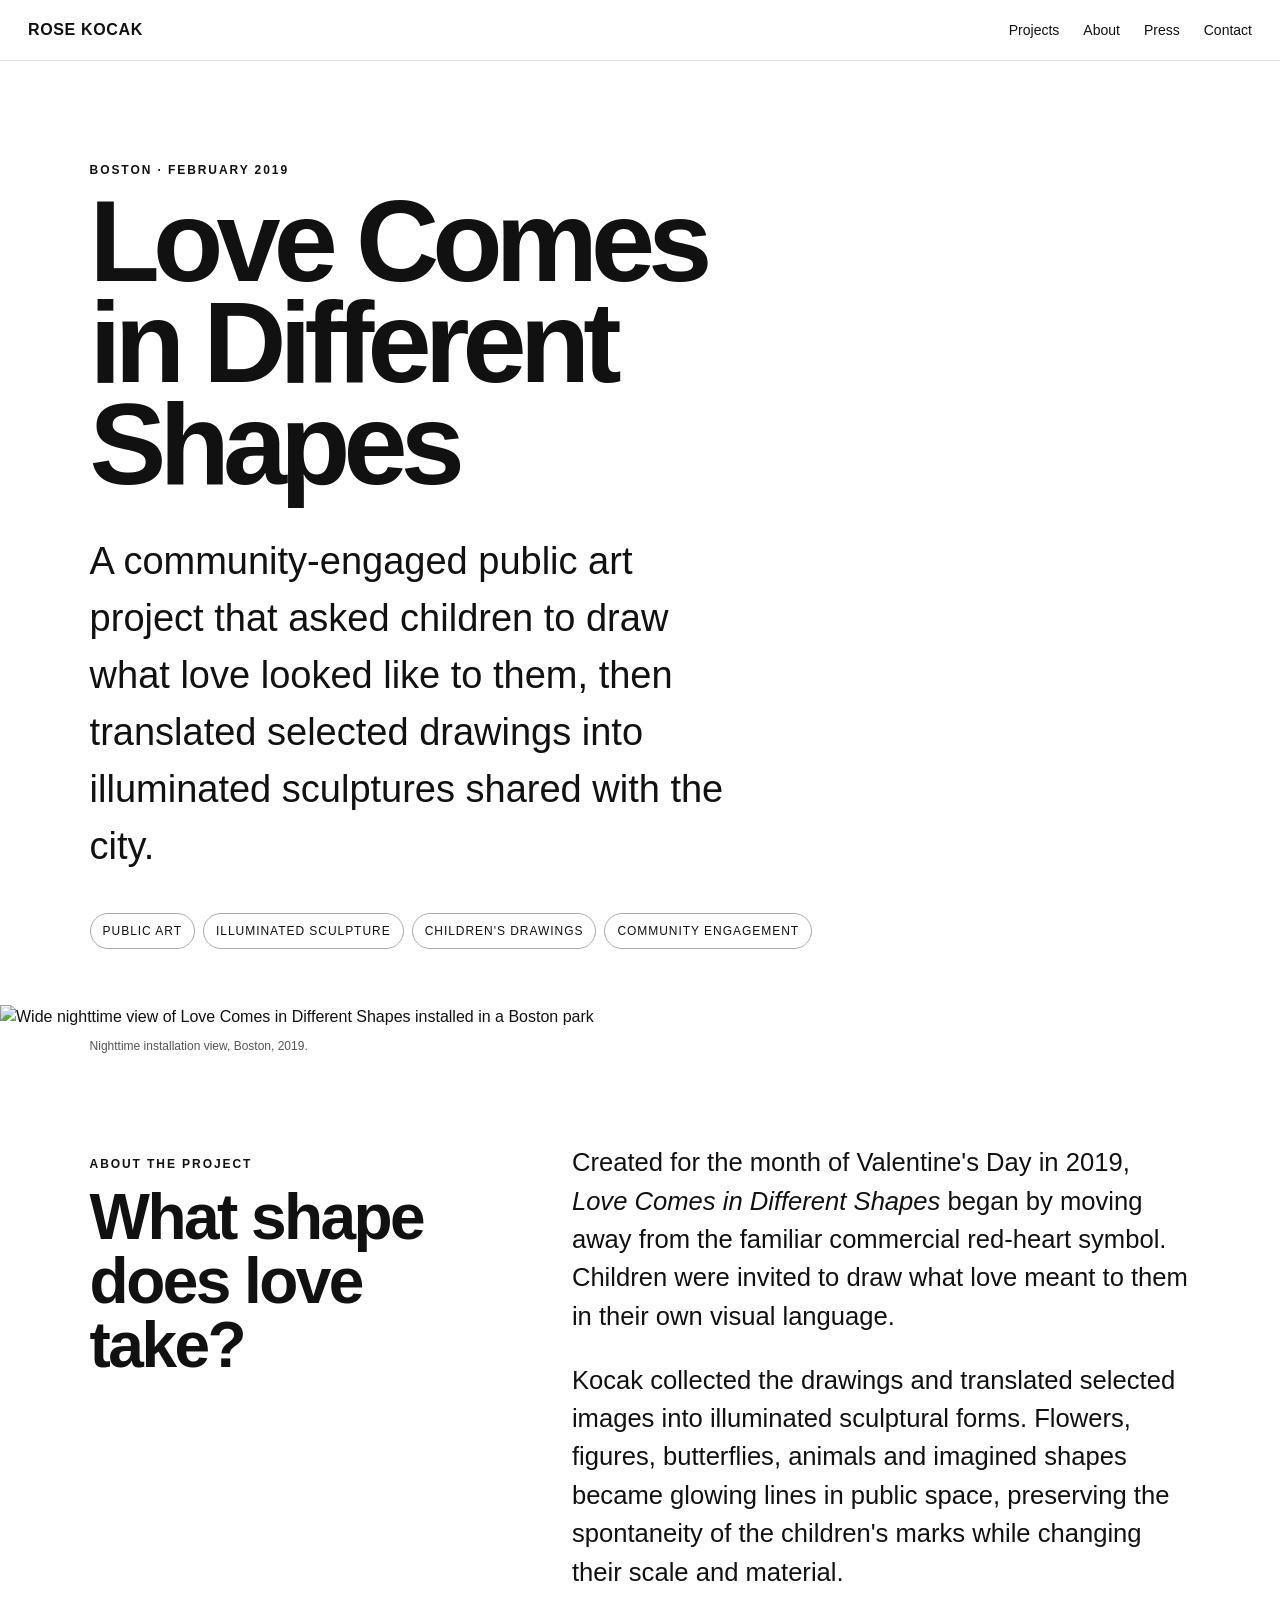
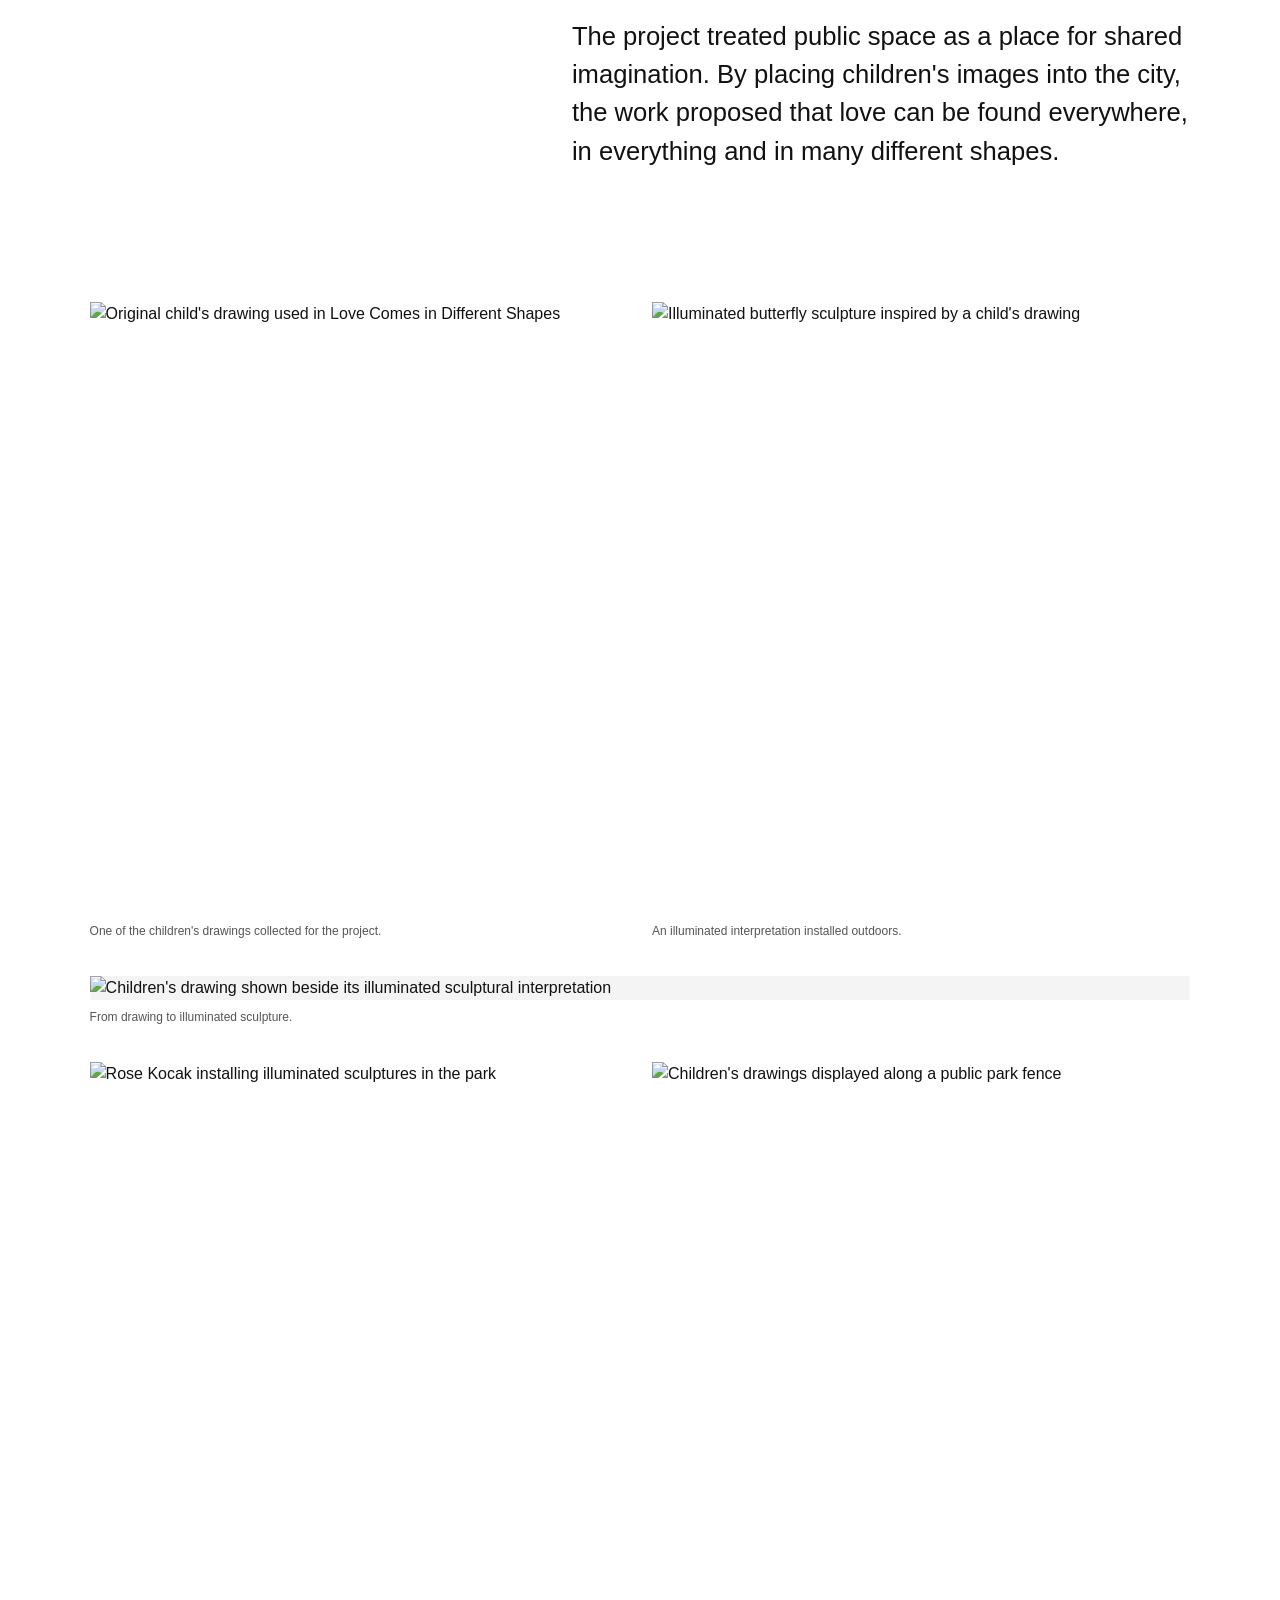
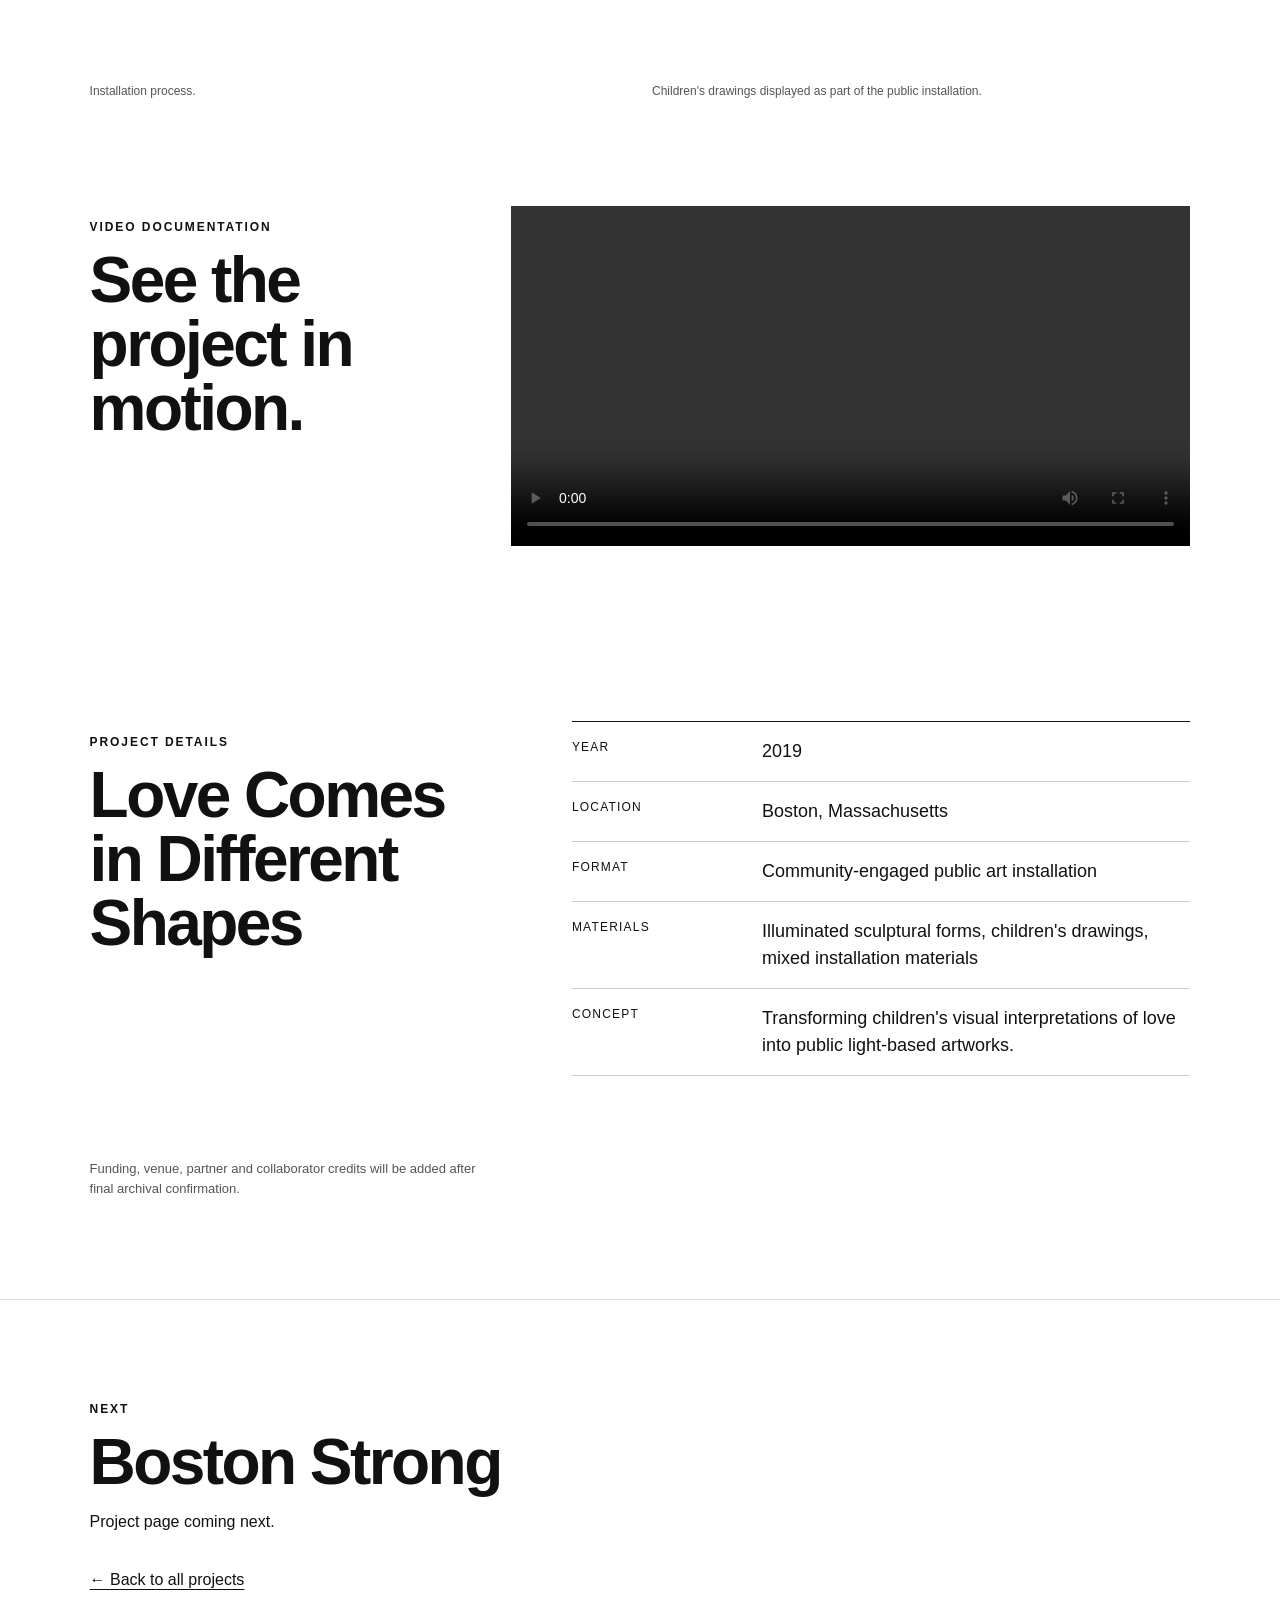
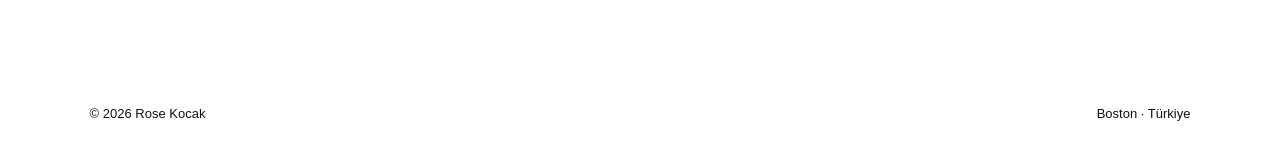
==== love-comes-in-different-shapes.html @ a32c69c3 "Add files via upload" ====
<!doctype html>
<html lang="en">
<head>
  <meta charset="utf-8">
  <meta name="viewport" content="width=device-width, initial-scale=1">
  <meta name="description" content="Love Comes in Different Shapes — a 2019 community-engaged public art project by Rose Kocak in Boston.">
  <title>Love Comes in Different Shapes — Rose Kocak</title>
  <link rel="stylesheet" href="styles.css">
</head>
<body>
<header class="site-header">
  <a class="brand" href="index.html">ROSE KOCAK</a>
  <nav><a href="index.html#projects">Projects</a><a href="index.html#about">About</a><a href="index.html#press">Press</a><a href="index.html#contact">Contact</a></nav>
</header>
<main class="project-page">
  <section class="project-title">
    <p class="eyebrow">Boston · February 2019</p>
    <h1>Love Comes in Different Shapes</h1>
    <p class="project-intro">A community-engaged public art project that asked children to draw what love looked like to them, then translated selected drawings into illuminated sculptures shared with the city.</p>
    <div class="project-facts"><span>Public art</span><span>Illuminated sculpture</span><span>Children's drawings</span><span>Community engagement</span></div>
  </section>

  <figure class="full-bleed"><img src="assets/love-wide-night.jpeg" alt="Wide nighttime view of Love Comes in Different Shapes installed in a Boston park"><figcaption>Nighttime installation view, Boston, 2019.</figcaption></figure>

  <section class="project-story section-narrow">
    <div><p class="eyebrow">About the Project</p><h2>What shape does love take?</h2></div>
    <div class="story-copy">
      <p>Created for the month of Valentine's Day in 2019, <em>Love Comes in Different Shapes</em> began by moving away from the familiar commercial red-heart symbol. Children were invited to draw what love meant to them in their own visual language.</p>
      <p>Kocak collected the drawings and translated selected images into illuminated sculptural forms. Flowers, figures, butterflies, animals and imagined shapes became glowing lines in public space, preserving the spontaneity of the children's marks while changing their scale and material.</p>
      <p>The project treated public space as a place for shared imagination. By placing children's images into the city, the work proposed that love can be found everywhere, in everything and in many different shapes.</p>
    </div>
  </section>

  <section class="image-pair section-narrow">
    <figure><img src="assets/love-child-drawing.jpg" alt="Original child's drawing used in Love Comes in Different Shapes"><figcaption>One of the children's drawings collected for the project.</figcaption></figure>
    <figure><img src="assets/love-butterfly-night.jpg" alt="Illuminated butterfly sculpture inspired by a child's drawing"><figcaption>An illuminated interpretation installed outdoors.</figcaption></figure>
  </section>

  <section class="transformation section-narrow">
    <figure><img src="assets/love-drawing-to-light.jpg" alt="Children's drawing shown beside its illuminated sculptural interpretation"><figcaption>From drawing to illuminated sculpture.</figcaption></figure>
  </section>

  <section class="image-pair section-narrow">
    <figure><img src="assets/love-install-process.jpeg" alt="Rose Kocak installing illuminated sculptures in the park"><figcaption>Installation process.</figcaption></figure>
    <figure><img src="assets/love-drawings-fence.jpeg" alt="Children's drawings displayed along a public park fence"><figcaption>Children's drawings displayed as part of the public installation.</figcaption></figure>
  </section>

  <section class="video-section section-narrow">
    <div><p class="eyebrow">Video Documentation</p><h2>See the project in motion.</h2></div>
    <video controls preload="metadata" playsinline><source src="assets/love-video.mp4" type="video/mp4">Your browser does not support embedded video.</video>
  </section>

  <section class="details section-narrow">
    <div><p class="eyebrow">Project Details</p><h2>Love Comes in Different Shapes</h2></div>
    <dl>
      <div><dt>Year</dt><dd>2019</dd></div>
      <div><dt>Location</dt><dd>Boston, Massachusetts</dd></div>
      <div><dt>Format</dt><dd>Community-engaged public art installation</dd></div>
      <div><dt>Materials</dt><dd>Illuminated sculptural forms, children's drawings, mixed installation materials</dd></div>
      <div><dt>Concept</dt><dd>Transforming children's visual interpretations of love into public light-based artworks.</dd></div>
    </dl>
    <p class="note">Funding, venue, partner and collaborator credits will be added after final archival confirmation.</p>
  </section>

  <section class="next-project section-narrow"><p class="eyebrow">Next</p><h2>Boston Strong</h2><p>Project page coming next.</p><a class="text-link" href="index.html#projects">← Back to all projects</a></section>
</main>
<footer><span>© <span id="year"></span> Rose Kocak</span><span>Boston · Türkiye</span></footer>
<script src="script.js"></script>
</body>
</html>
---- styles.css ----
*{box-sizing:border-box}html{scroll-behavior:smooth}body{margin:0;font-family:Arial,Helvetica,sans-serif;color:#111;background:#fff;line-height:1.5}img,video{display:block;width:100%;height:auto}a{color:inherit;text-decoration:none}.site-header{position:sticky;top:0;z-index:20;display:flex;justify-content:space-between;align-items:center;padding:18px 28px;border-bottom:1px solid #ddd;background:rgba(255,255,255,.96);backdrop-filter:blur(10px)}.brand{font-weight:800;letter-spacing:.04em}.site-header nav{display:flex;gap:24px;font-size:14px}.hero{display:grid;grid-template-columns:1fr 1.25fr;min-height:78vh;border-bottom:1px solid #ddd}.hero-copy{padding:72px 7vw;display:flex;flex-direction:column;justify-content:center}.hero h1{font-size:clamp(48px,7vw,104px);line-height:.94;letter-spacing:-.055em;margin:12px 0 24px;max-width:10ch}.lede{font-size:clamp(18px,2vw,28px);max-width:26ch}.hero-image img{height:100%;object-fit:cover}.eyebrow{text-transform:uppercase;letter-spacing:.16em;font-size:12px;font-weight:700}.section{padding:96px 7vw;border-bottom:1px solid #ddd}.section-heading{max-width:900px;margin-bottom:56px}.section h2,.section-narrow h2{font-size:clamp(36px,5vw,74px);line-height:1;letter-spacing:-.04em;margin:8px 0}.project-featured{display:grid;grid-template-columns:1.35fr .8fr;gap:48px;align-items:center;margin-bottom:88px}.project-copy h3,.project-card h3{font-size:clamp(28px,3vw,48px);line-height:1;margin:8px 0 16px}.project-copy p,.project-card p{font-size:18px}.meta{font-size:12px!important;text-transform:uppercase;letter-spacing:.12em}.tags,.status{font-size:13px!important;text-transform:uppercase;letter-spacing:.08em;margin-top:24px;color:#555}.text-link{display:inline-block;margin-top:18px;text-decoration:underline;text-underline-offset:4px}.project-grid{display:grid;grid-template-columns:repeat(2,1fr);gap:42px}.project-card{display:grid;gap:18px}.project-card>img{aspect-ratio:4/3;object-fit:cover}.triptych{display:grid;grid-template-columns:repeat(3,1fr);gap:8px}.triptych img{aspect-ratio:3/4;object-fit:cover}.about{display:grid;grid-template-columns:.7fr 1.3fr;gap:64px}.about-copy{font-size:clamp(20px,2vw,30px);max-width:42ch}.press-list{border-top:1px solid #111}.press-item{display:grid;grid-template-columns:90px 220px 1fr;gap:20px;padding:22px 0;border-bottom:1px solid #bbb}.press-item p{margin:0}.note,.small{font-size:13px;color:#555}.contact h2{max-width:14ch}.contact a{font-size:clamp(28px,4vw,56px);text-decoration:underline;text-underline-offset:6px}footer{display:flex;justify-content:space-between;padding:24px 7vw;font-size:13px}
.project-title{padding:88px 7vw 56px}.project-title h1{font-size:clamp(58px,9vw,150px);line-height:.88;letter-spacing:-.06em;max-width:11ch;margin:12px 0 32px}.project-intro{font-size:clamp(22px,3vw,38px);max-width:31ch}.project-facts{display:flex;flex-wrap:wrap;gap:8px;margin-top:30px}.project-facts span{border:1px solid #aaa;border-radius:999px;padding:8px 12px;font-size:12px;text-transform:uppercase;letter-spacing:.08em}.full-bleed{margin:0}.full-bleed img{max-height:82vh;object-fit:cover}.full-bleed figcaption,.section-narrow figcaption{padding-top:8px;font-size:12px;color:#555}.full-bleed figcaption{padding-left:7vw}.section-narrow{max-width:1380px;margin:0 auto;padding:88px 7vw}.project-story{display:grid;grid-template-columns:.8fr 1.2fr;gap:70px}.story-copy{font-size:clamp(20px,2vw,30px)}.story-copy p:first-child{margin-top:0}.image-pair{display:grid;grid-template-columns:1fr 1fr;gap:24px;padding-top:18px;padding-bottom:18px}.image-pair figure,.transformation figure{margin:0}.image-pair img{height:68vh;object-fit:cover}.transformation{padding-top:18px;padding-bottom:18px}.transformation img{max-height:82vh;object-fit:contain;background:#f4f4f4}.video-section{display:grid;grid-template-columns:.7fr 1.3fr;gap:56px;align-items:start}.video-section video{background:#000;max-height:78vh}.details{display:grid;grid-template-columns:.8fr 1.2fr;gap:70px}.details dl{margin:0;border-top:1px solid #111}.details dl div{display:grid;grid-template-columns:170px 1fr;gap:20px;padding:16px 0;border-bottom:1px solid #ccc}.details dt{font-size:12px;text-transform:uppercase;letter-spacing:.1em}.details dd{margin:0;font-size:18px}.next-project{border-top:1px solid #ddd}.next-project h2{margin-bottom:10px}
@media(max-width:800px){.site-header{padding:14px 18px}.site-header nav{gap:12px;font-size:12px}.hero{grid-template-columns:1fr}.hero-copy{padding:64px 7vw}.hero-image img{height:54vh}.section{padding:72px 7vw}.project-featured,.about,.project-story,.video-section,.details{grid-template-columns:1fr;gap:28px}.project-grid{grid-template-columns:1fr}.triptych{grid-template-columns:repeat(3,1fr)}.press-item{grid-template-columns:1fr;gap:4px}.project-title{padding-top:64px}.image-pair{grid-template-columns:1fr}.image-pair img{height:auto}.details dl div{grid-template-columns:1fr;gap:4px}footer{flex-direction:column;gap:8px}}
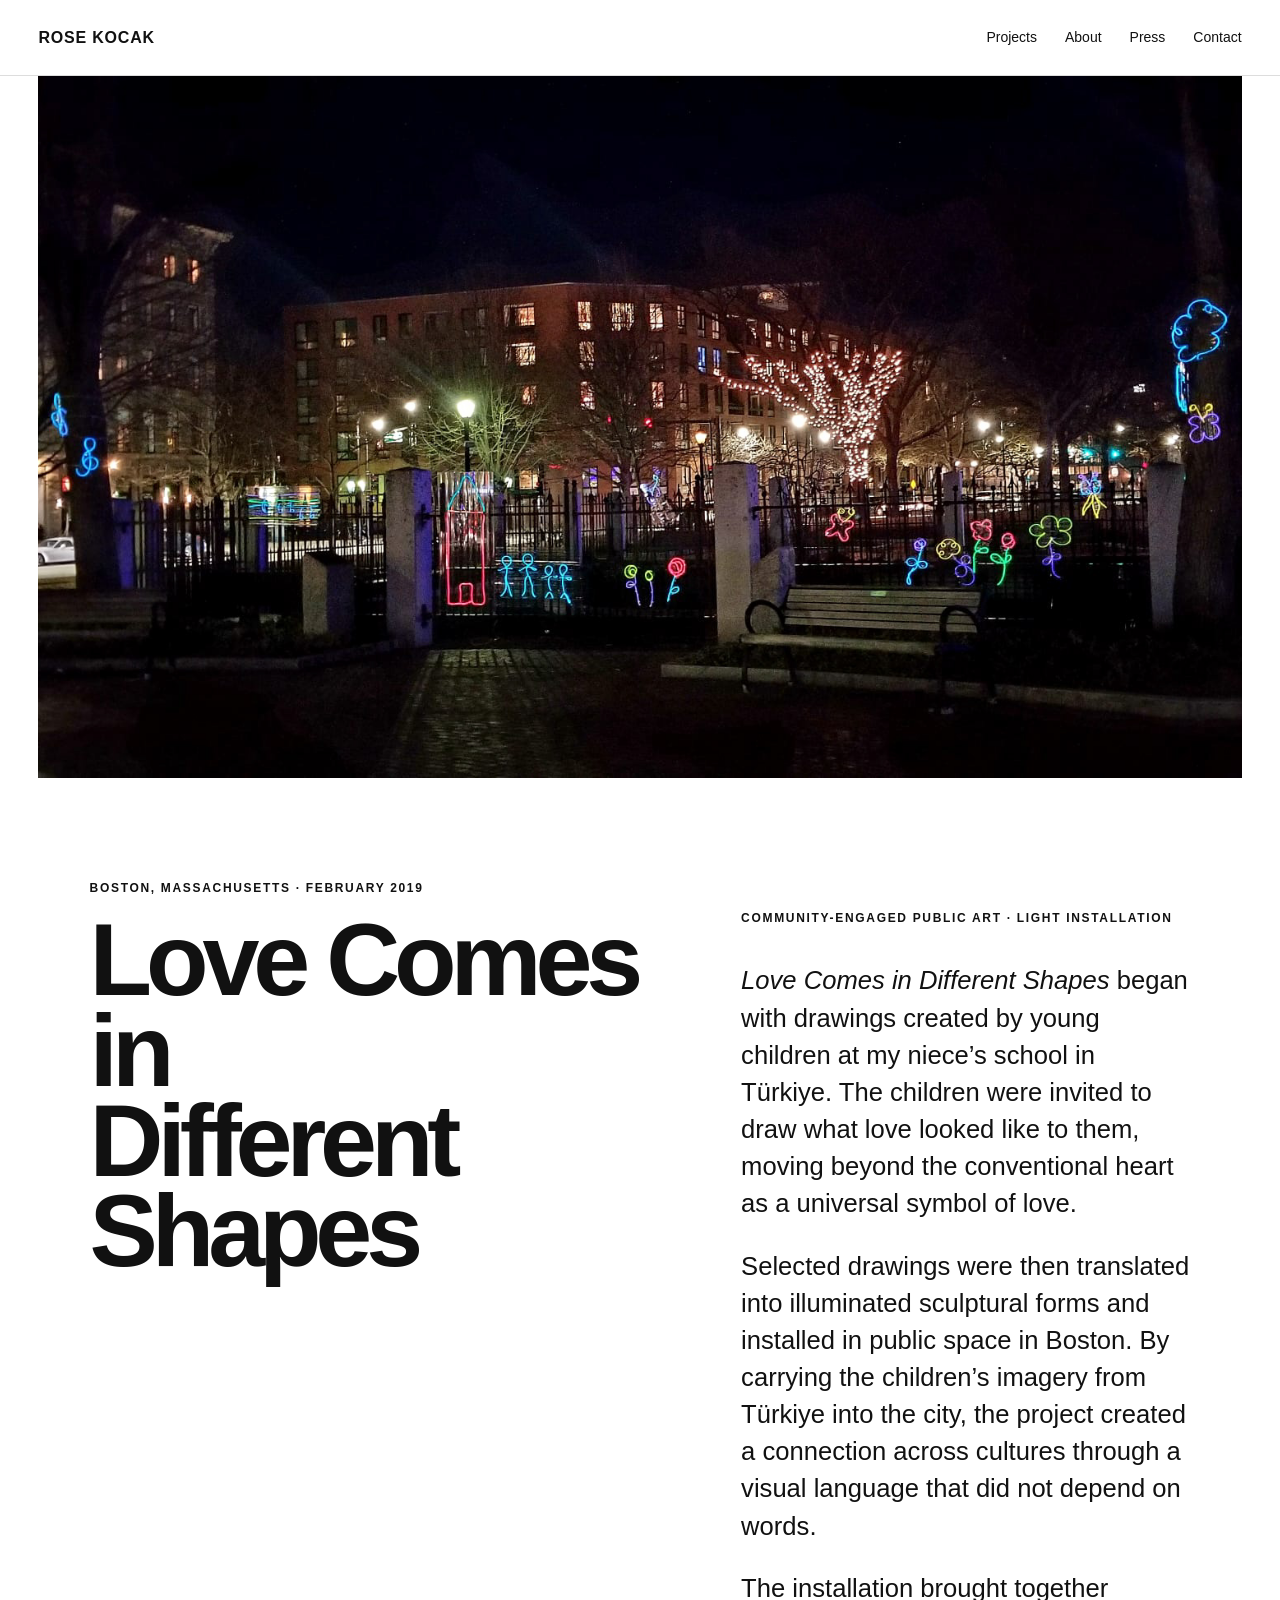
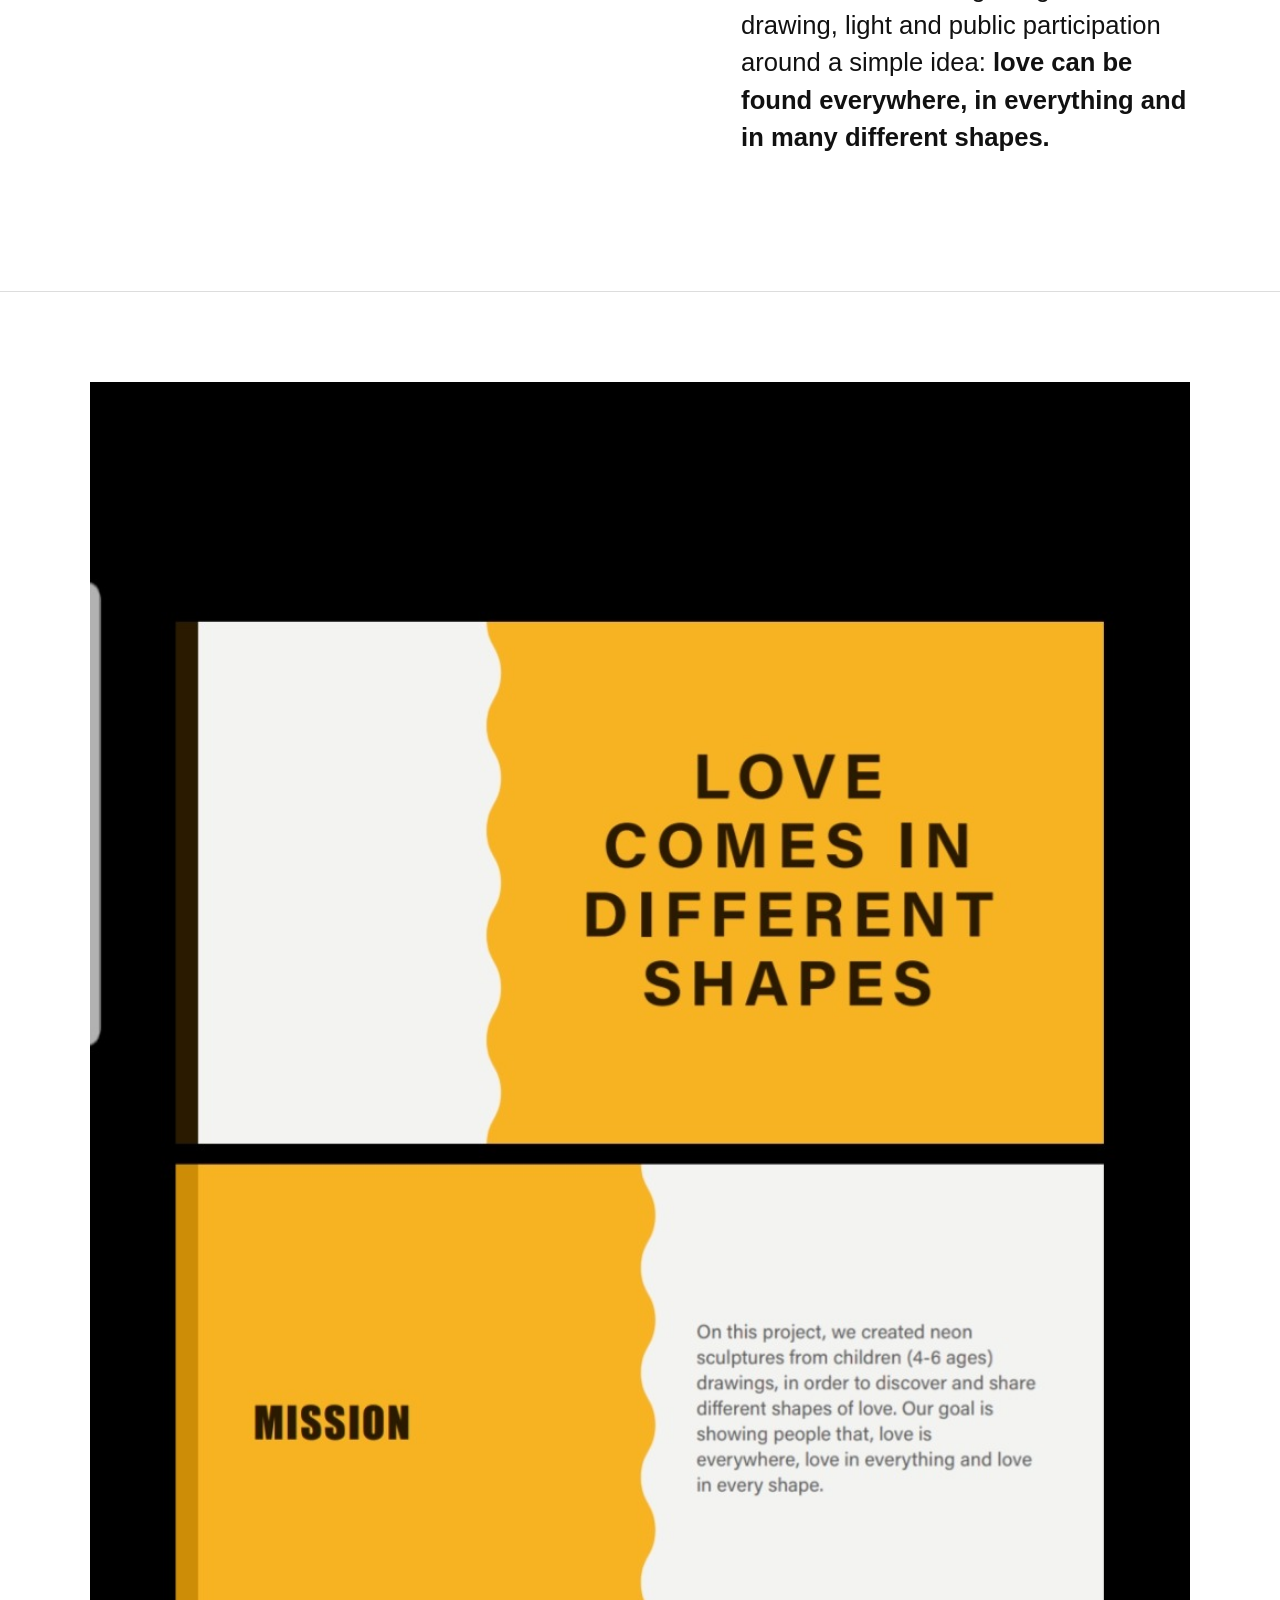
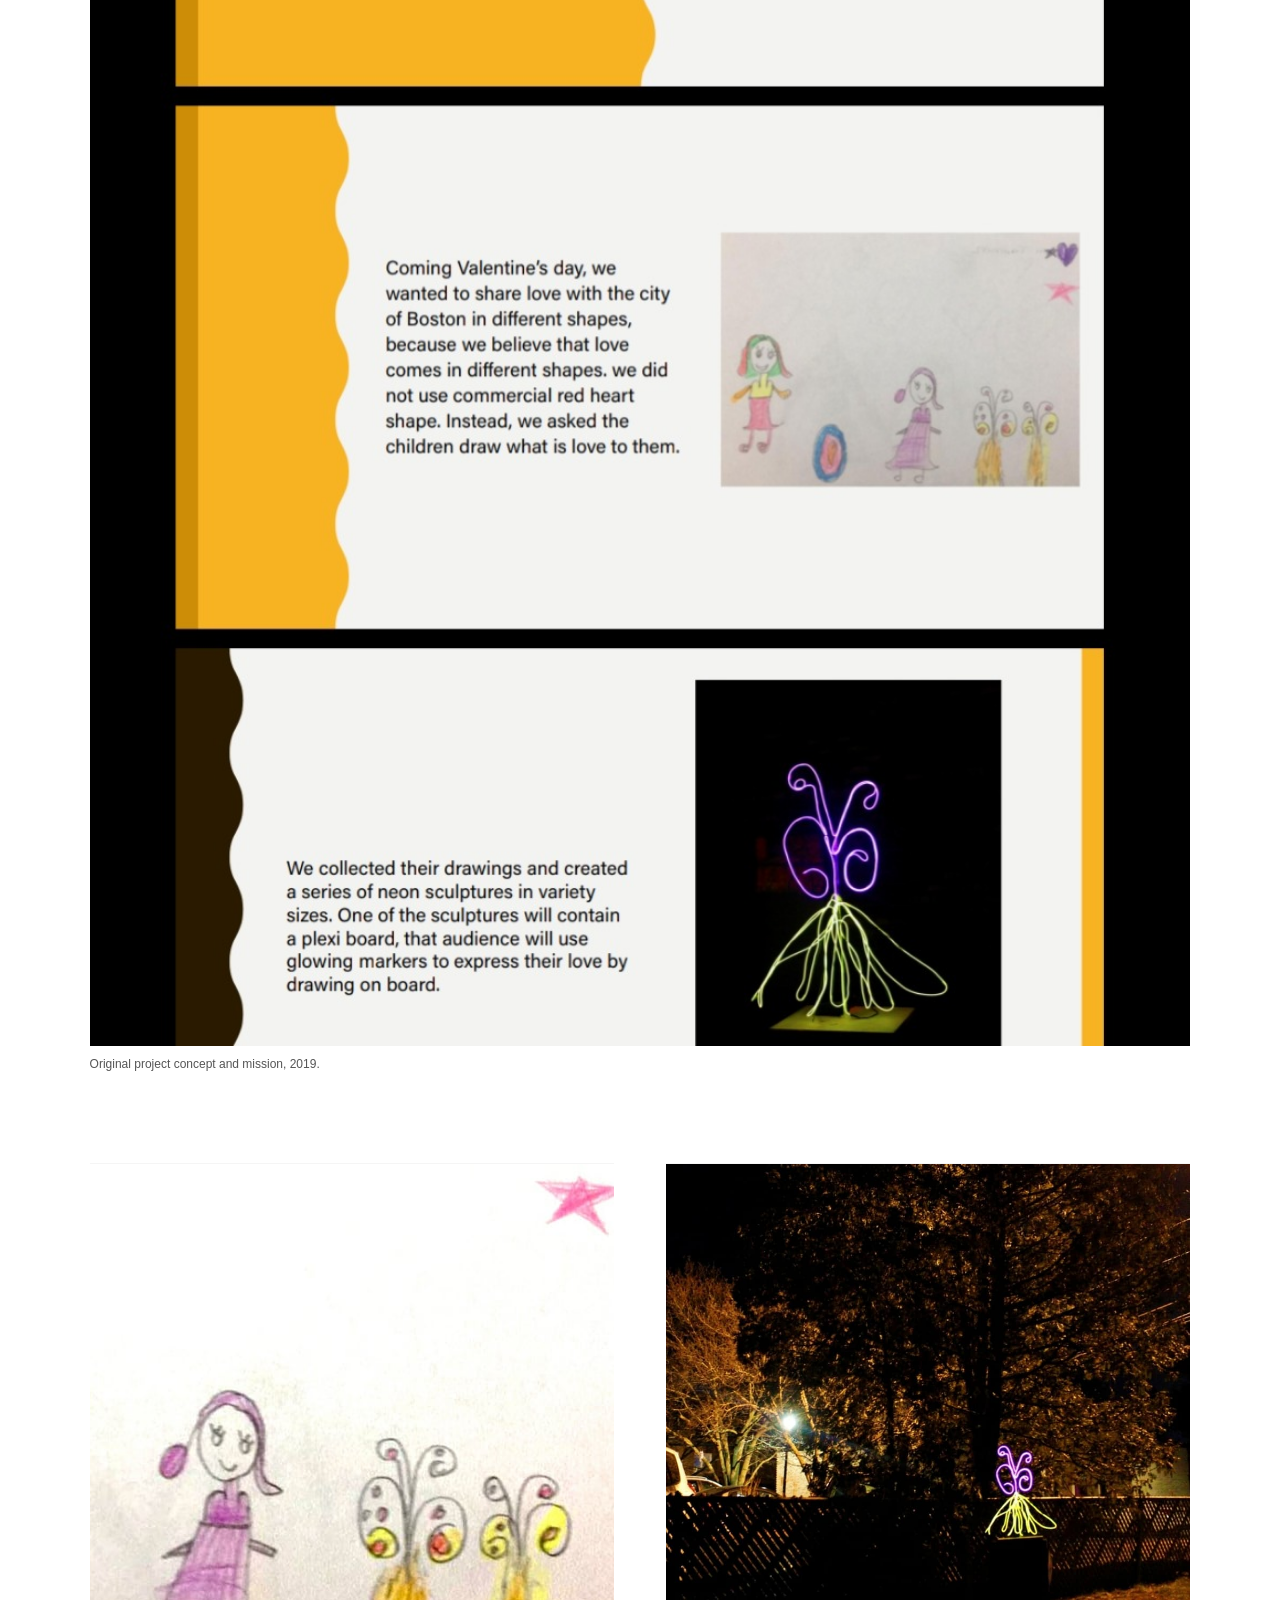
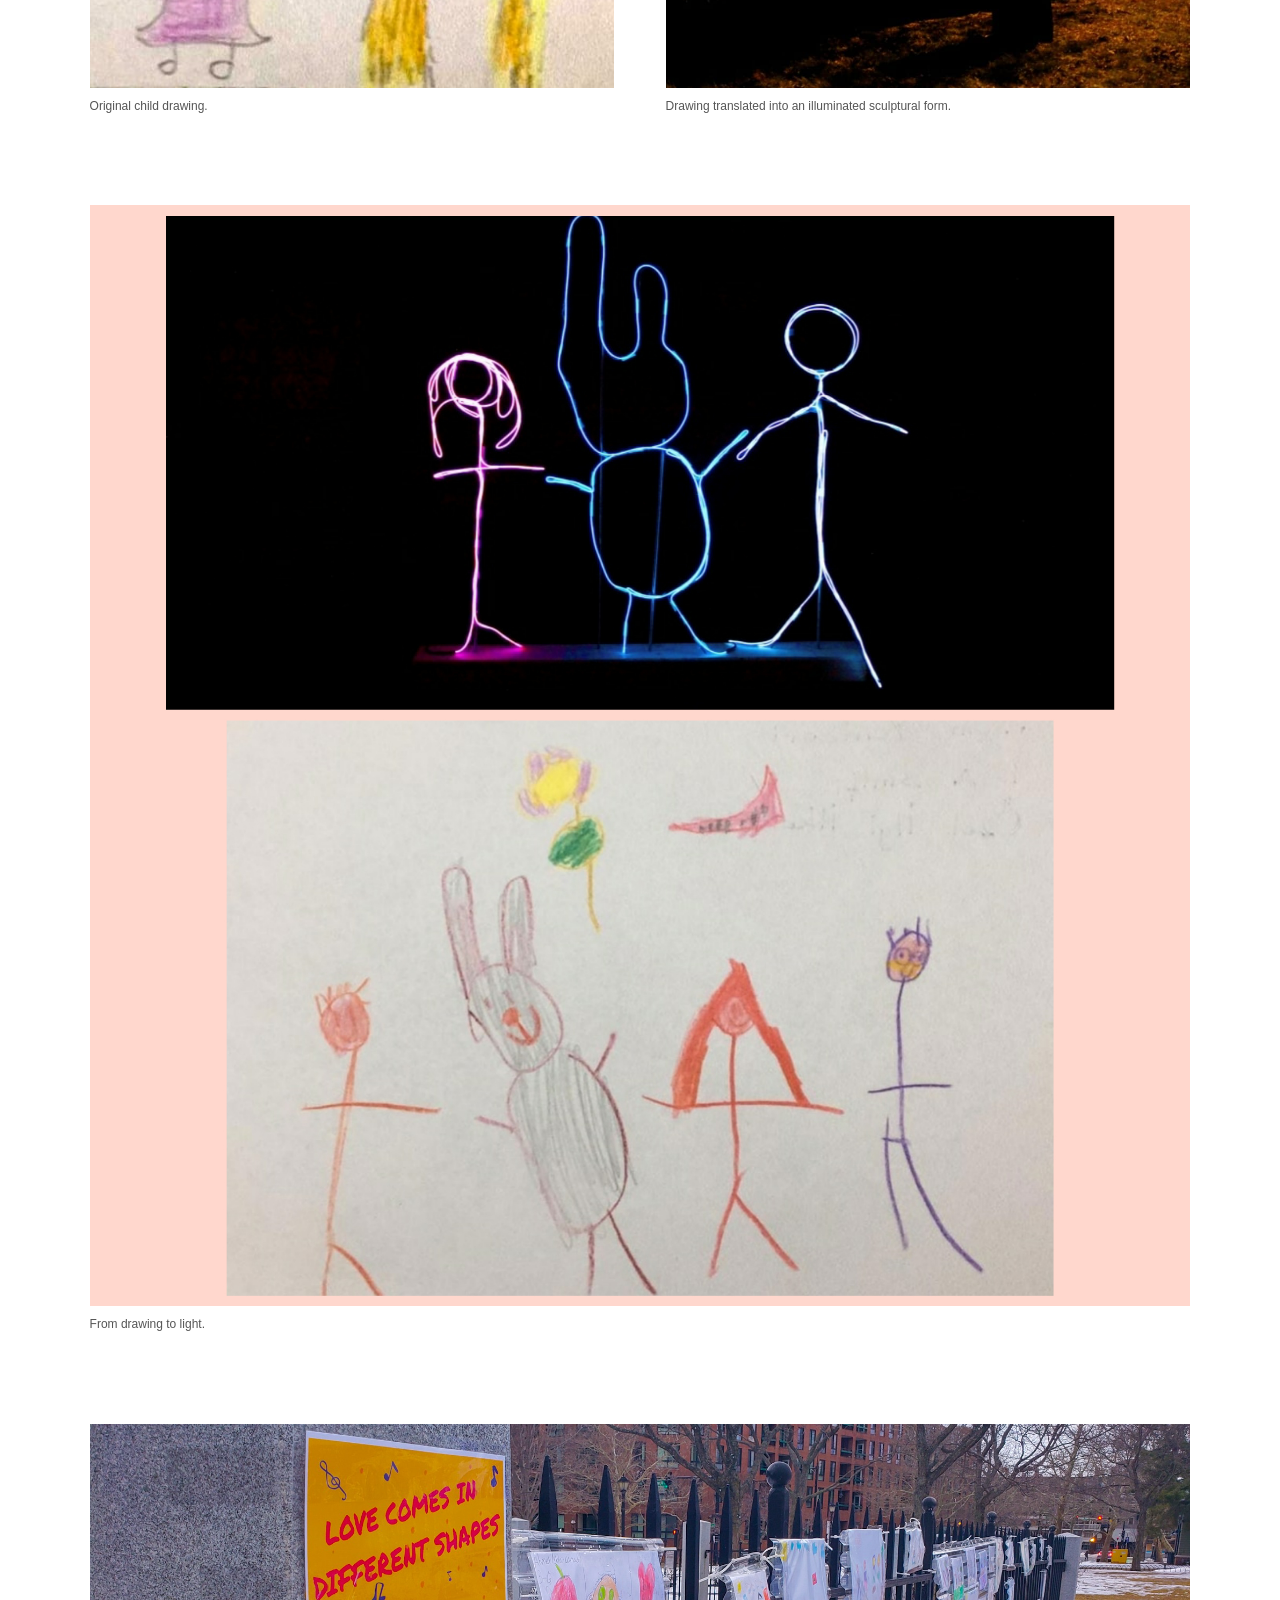
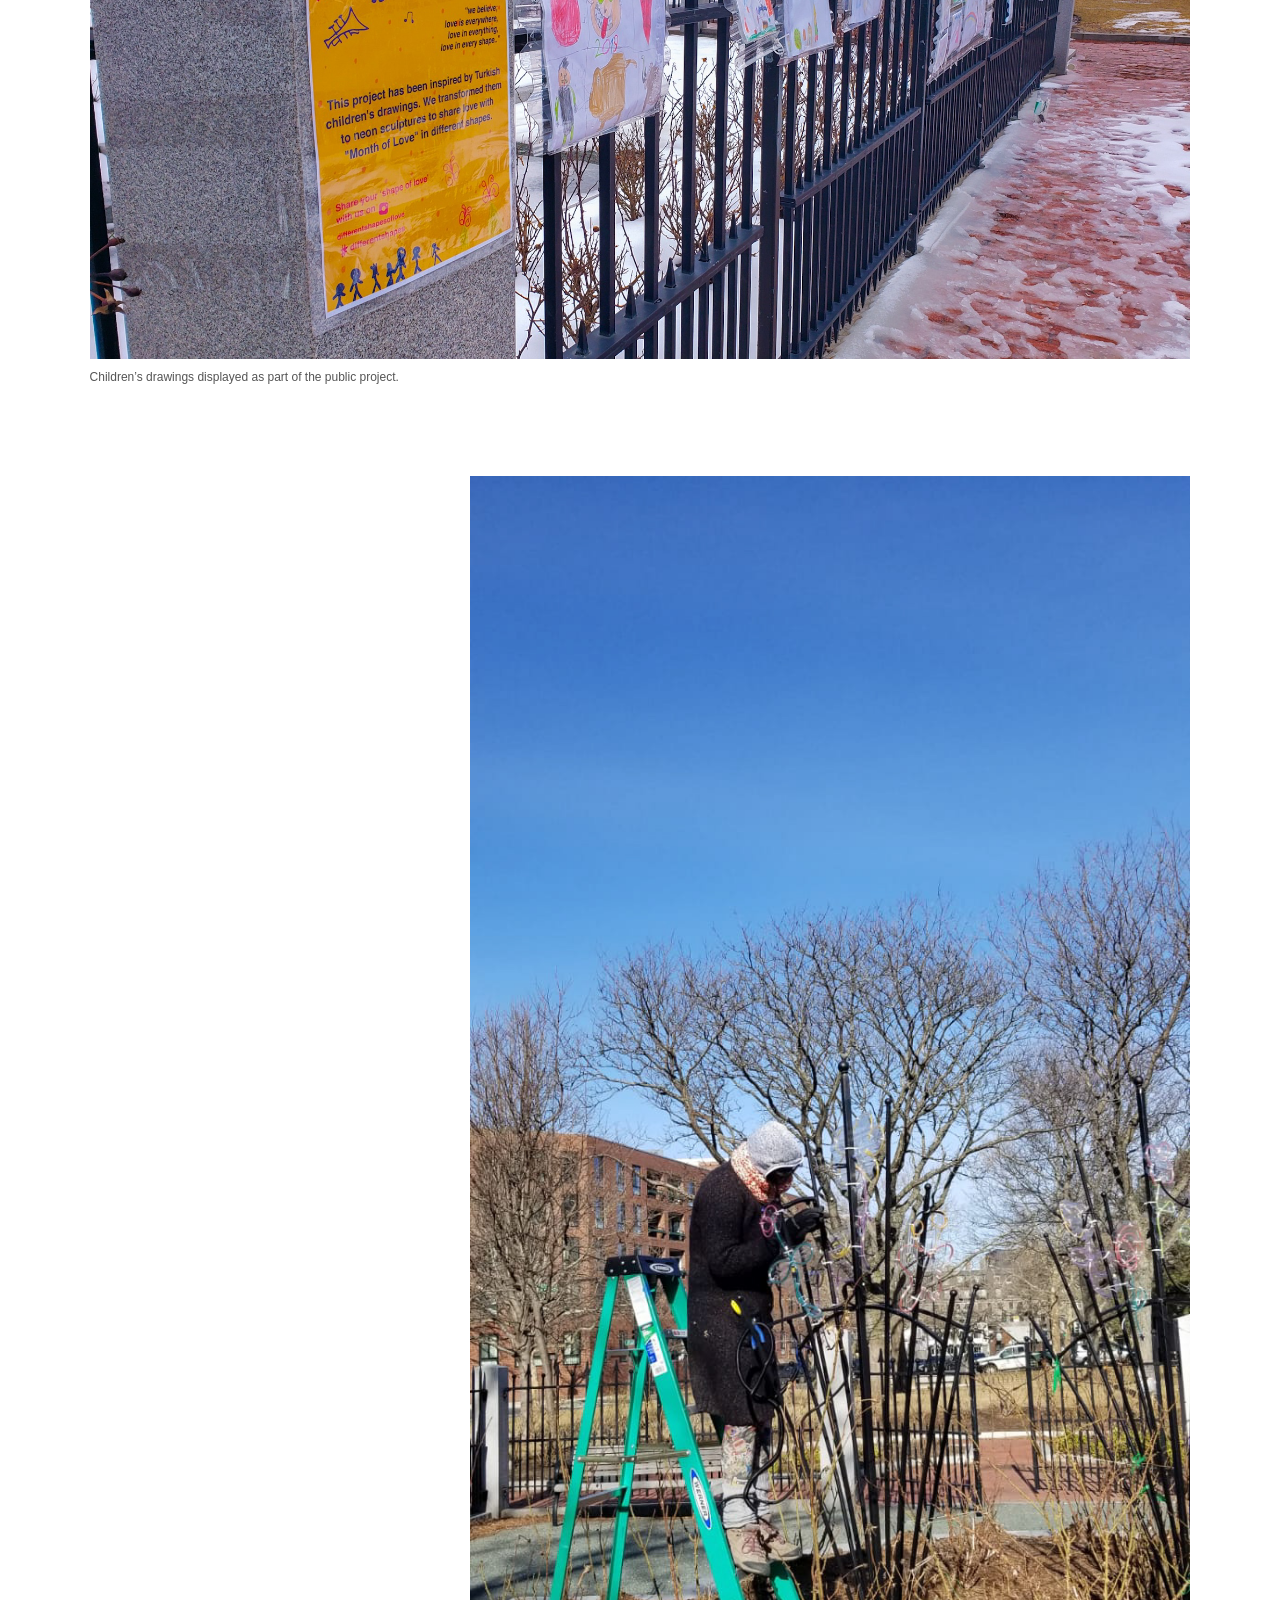
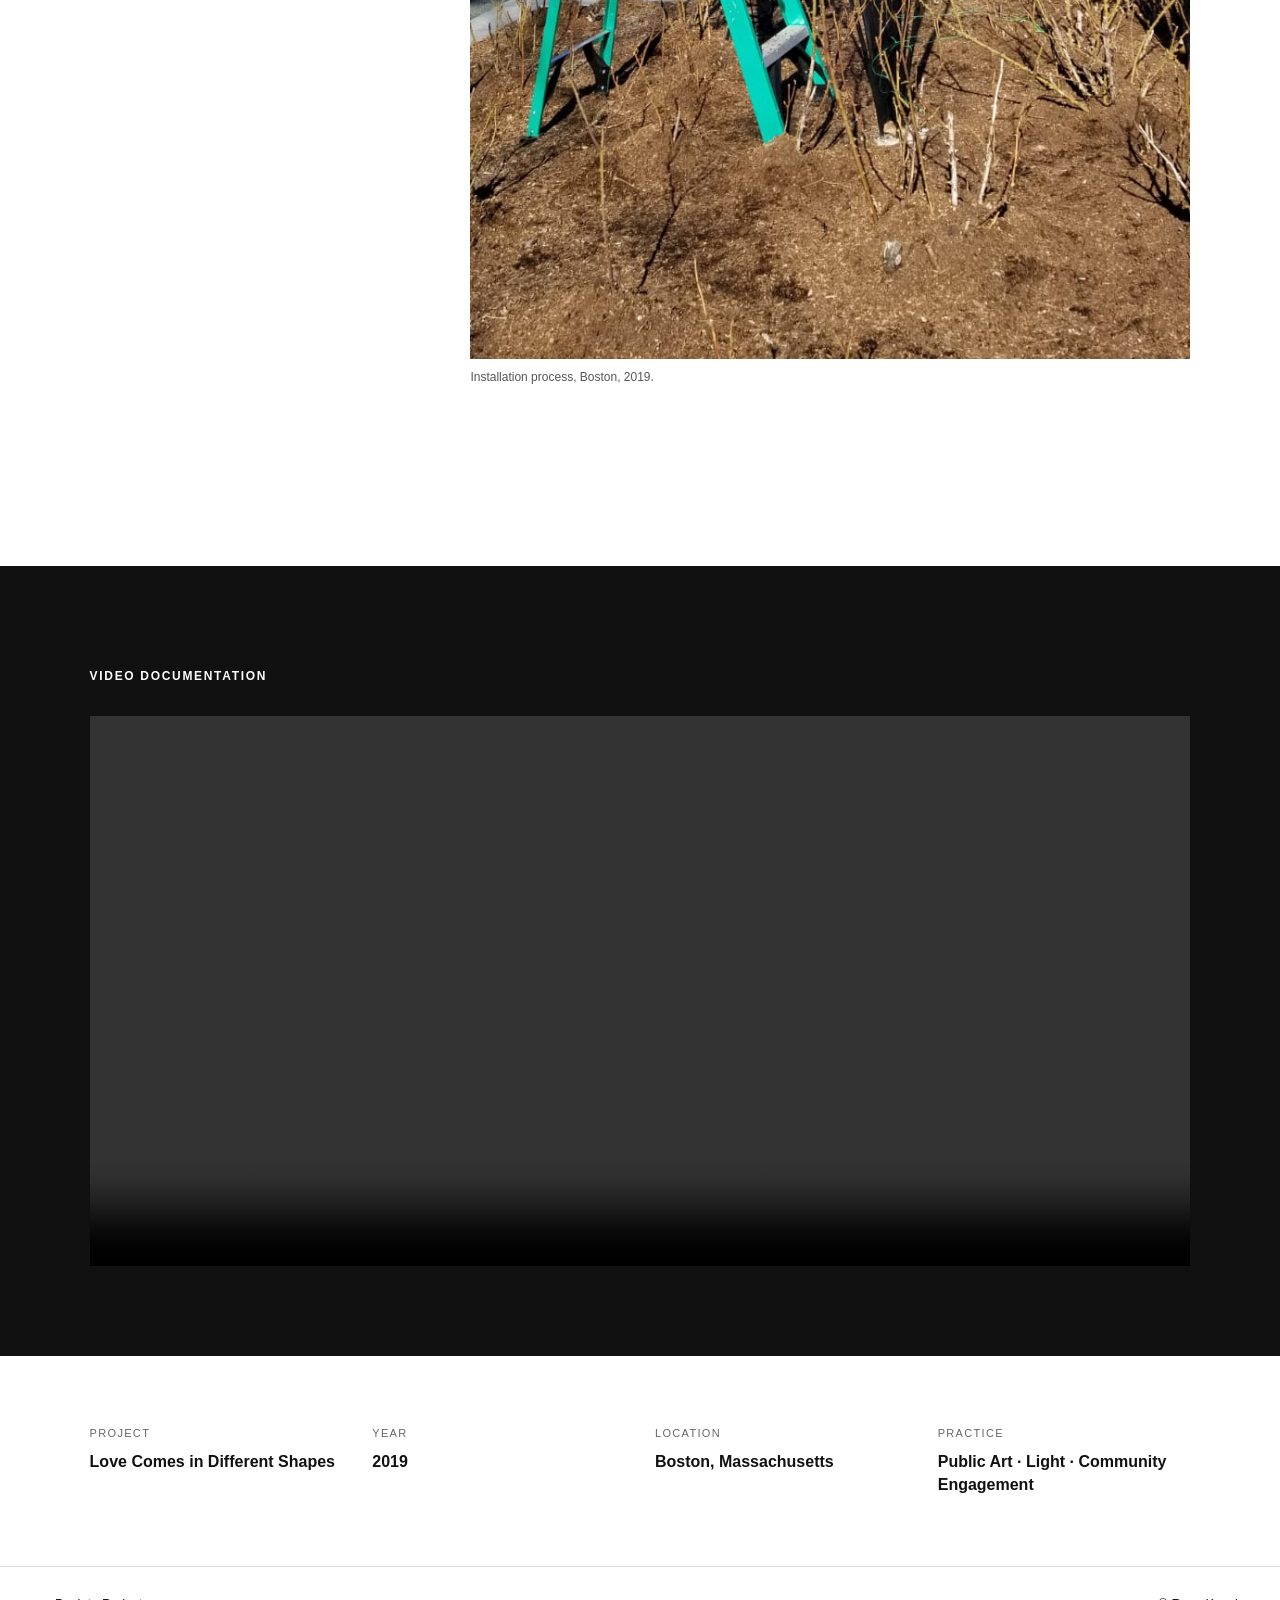
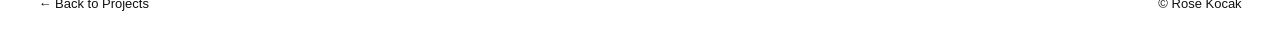
==== commit bdebf2f4: "Add files via upload" ====
--- a/love-comes-in-different-shapes.html
+++ b/love-comes-in-different-shapes.html
@@ -1,70 +1,56 @@
 <!doctype html>
 <html lang="en">
 <head>
-  <meta charset="utf-8">
-  <meta name="viewport" content="width=device-width, initial-scale=1">
-  <meta name="description" content="Love Comes in Different Shapes — a 2019 community-engaged public art project by Rose Kocak in Boston.">
-  <title>Love Comes in Different Shapes — Rose Kocak</title>
-  <link rel="stylesheet" href="styles.css">
+<meta charset="utf-8">
+<meta name="viewport" content="width=device-width,initial-scale=1">
+<title>Love Comes in Different Shapes — Rose Kocak</title>
+<link rel="stylesheet" href="styles.css">
 </head>
 <body>
-<header class="site-header">
+<header>
   <a class="brand" href="index.html">ROSE KOCAK</a>
   <nav><a href="index.html#projects">Projects</a><a href="index.html#about">About</a><a href="index.html#press">Press</a><a href="index.html#contact">Contact</a></nav>
 </header>
-<main class="project-page">
-  <section class="project-title">
-    <p class="eyebrow">Boston · February 2019</p>
-    <h1>Love Comes in Different Shapes</h1>
-    <p class="project-intro">A community-engaged public art project that asked children to draw what love looked like to them, then translated selected drawings into illuminated sculptures shared with the city.</p>
-    <div class="project-facts"><span>Public art</span><span>Illuminated sculpture</span><span>Children's drawings</span><span>Community engagement</span></div>
-  </section>
+<main>
+<section class="project-hero">
+  <img src="assets/love-comes-in-different-shapes/hero.jpeg" alt="Love Comes in Different Shapes illuminated public installation in Boston at night">
+</section>
+<section class="intro">
+  <div>
+    <p class="kicker">Boston, Massachusetts · February 2019</p>
+    <h1>Love Comes in<br>Different Shapes</h1>
+  </div>
+  <div class="intro-copy">
+    <p class="type">Community-Engaged Public Art · Light Installation</p>
+    <p><em>Love Comes in Different Shapes</em> began with drawings created by young children at my niece’s school in Türkiye. The children were invited to draw what love looked like to them, moving beyond the conventional heart as a universal symbol of love.</p>
+    <p>Selected drawings were then translated into illuminated sculptural forms and installed in public space in Boston. By carrying the children’s imagery from Türkiye into the city, the project created a connection across cultures through a visual language that did not depend on words.</p>
+    <p>The installation brought together drawing, light and public participation around a simple idea: <strong>love can be found everywhere, in everything and in many different shapes.</strong></p>
+  </div>
+</section>
 
-  <figure class="full-bleed"><img src="assets/love-wide-night.jpeg" alt="Wide nighttime view of Love Comes in Different Shapes installed in a Boston park"><figcaption>Nighttime installation view, Boston, 2019.</figcaption></figure>
+<section class="story">
+  <figure class="wide"><img src="assets/love-comes-in-different-shapes/presentation.jpg" alt="Original Love Comes in Different Shapes project presentation"><figcaption>Original project concept and mission, 2019.</figcaption></figure>
+  <div class="two">
+    <figure><img src="assets/love-comes-in-different-shapes/child-drawing.jpg" alt="Original child drawing"><figcaption>Original child drawing.</figcaption></figure>
+    <figure><img src="assets/love-comes-in-different-shapes/butterfly.jpg" alt="Illuminated sculpture inspired by a child drawing"><figcaption>Drawing translated into an illuminated sculptural form.</figcaption></figure>
+  </div>
+  <figure class="wide"><img src="assets/love-comes-in-different-shapes/drawing-to-light.jpg" alt="Child drawing shown with its illuminated interpretation"><figcaption>From drawing to light.</figcaption></figure>
+  <figure class="wide"><img src="assets/love-comes-in-different-shapes/drawings-fence.jpeg" alt="Children's drawings displayed along the public installation fence"><figcaption>Children’s drawings displayed as part of the public project.</figcaption></figure>
+  <figure class="process"><img src="assets/love-comes-in-different-shapes/install-process.jpeg" alt="Installation process in Boston"><figcaption>Installation process, Boston, 2019.</figcaption></figure>
+</section>
 
-  <section class="project-story section-narrow">
-    <div><p class="eyebrow">About the Project</p><h2>What shape does love take?</h2></div>
-    <div class="story-copy">
-      <p>Created for the month of Valentine's Day in 2019, <em>Love Comes in Different Shapes</em> began by moving away from the familiar commercial red-heart symbol. Children were invited to draw what love meant to them in their own visual language.</p>
-      <p>Kocak collected the drawings and translated selected images into illuminated sculptural forms. Flowers, figures, butterflies, animals and imagined shapes became glowing lines in public space, preserving the spontaneity of the children's marks while changing their scale and material.</p>
-      <p>The project treated public space as a place for shared imagination. By placing children's images into the city, the work proposed that love can be found everywhere, in everything and in many different shapes.</p>
-    </div>
-  </section>
+<section class="video-section">
+  <p class="kicker">Video Documentation</p>
+  <video controls playsinline preload="metadata"><source src="assets/love-comes-in-different-shapes/video.mp4" type="video/mp4">Your browser does not support video.</video>
+</section>
 
-  <section class="image-pair section-narrow">
-    <figure><img src="assets/love-child-drawing.jpg" alt="Original child's drawing used in Love Comes in Different Shapes"><figcaption>One of the children's drawings collected for the project.</figcaption></figure>
-    <figure><img src="assets/love-butterfly-night.jpg" alt="Illuminated butterfly sculpture inspired by a child's drawing"><figcaption>An illuminated interpretation installed outdoors.</figcaption></figure>
-  </section>
-
-  <section class="transformation section-narrow">
-    <figure><img src="assets/love-drawing-to-light.jpg" alt="Children's drawing shown beside its illuminated sculptural interpretation"><figcaption>From drawing to illuminated sculpture.</figcaption></figure>
-  </section>
-
-  <section class="image-pair section-narrow">
-    <figure><img src="assets/love-install-process.jpeg" alt="Rose Kocak installing illuminated sculptures in the park"><figcaption>Installation process.</figcaption></figure>
-    <figure><img src="assets/love-drawings-fence.jpeg" alt="Children's drawings displayed along a public park fence"><figcaption>Children's drawings displayed as part of the public installation.</figcaption></figure>
-  </section>
-
-  <section class="video-section section-narrow">
-    <div><p class="eyebrow">Video Documentation</p><h2>See the project in motion.</h2></div>
-    <video controls preload="metadata" playsinline><source src="assets/love-video.mp4" type="video/mp4">Your browser does not support embedded video.</video>
-  </section>
-
-  <section class="details section-narrow">
-    <div><p class="eyebrow">Project Details</p><h2>Love Comes in Different Shapes</h2></div>
-    <dl>
-      <div><dt>Year</dt><dd>2019</dd></div>
-      <div><dt>Location</dt><dd>Boston, Massachusetts</dd></div>
-      <div><dt>Format</dt><dd>Community-engaged public art installation</dd></div>
-      <div><dt>Materials</dt><dd>Illuminated sculptural forms, children's drawings, mixed installation materials</dd></div>
-      <div><dt>Concept</dt><dd>Transforming children's visual interpretations of love into public light-based artworks.</dd></div>
-    </dl>
-    <p class="note">Funding, venue, partner and collaborator credits will be added after final archival confirmation.</p>
-  </section>
-
-  <section class="next-project section-narrow"><p class="eyebrow">Next</p><h2>Boston Strong</h2><p>Project page coming next.</p><a class="text-link" href="index.html#projects">← Back to all projects</a></section>
+<section class="details">
+  <div><span>Project</span><strong>Love Comes in Different Shapes</strong></div>
+  <div><span>Year</span><strong>2019</strong></div>
+  <div><span>Location</span><strong>Boston, Massachusetts</strong></div>
+  <div><span>Practice</span><strong>Public Art · Light · Community Engagement</strong></div>
+</section>
 </main>
-<footer><span>© <span id="year"></span> Rose Kocak</span><span>Boston · Türkiye</span></footer>
-<script src="script.js"></script>
+<footer><a href="index.html#projects">← Back to Projects</a><span>© Rose Kocak</span></footer>
 </body>
-</html>
+</html>
--- a/styles.css
+++ b/styles.css
@@ -1,3 +1 @@
-*{box-sizing:border-box}html{scroll-behavior:smooth}body{margin:0;font-family:Arial,Helvetica,sans-serif;color:#111;background:#fff;line-height:1.5}img,video{display:block;width:100%;height:auto}a{color:inherit;text-decoration:none}.site-header{position:sticky;top:0;z-index:20;display:flex;justify-content:space-between;align-items:center;padding:18px 28px;border-bottom:1px solid #ddd;background:rgba(255,255,255,.96);backdrop-filter:blur(10px)}.brand{font-weight:800;letter-spacing:.04em}.site-header nav{display:flex;gap:24px;font-size:14px}.hero{display:grid;grid-template-columns:1fr 1.25fr;min-height:78vh;border-bottom:1px solid #ddd}.hero-copy{padding:72px 7vw;display:flex;flex-direction:column;justify-content:center}.hero h1{font-size:clamp(48px,7vw,104px);line-height:.94;letter-spacing:-.055em;margin:12px 0 24px;max-width:10ch}.lede{font-size:clamp(18px,2vw,28px);max-width:26ch}.hero-image img{height:100%;object-fit:cover}.eyebrow{text-transform:uppercase;letter-spacing:.16em;font-size:12px;font-weight:700}.section{padding:96px 7vw;border-bottom:1px solid #ddd}.section-heading{max-width:900px;margin-bottom:56px}.section h2,.section-narrow h2{font-size:clamp(36px,5vw,74px);line-height:1;letter-spacing:-.04em;margin:8px 0}.project-featured{display:grid;grid-template-columns:1.35fr .8fr;gap:48px;align-items:center;margin-bottom:88px}.project-copy h3,.project-card h3{font-size:clamp(28px,3vw,48px);line-height:1;margin:8px 0 16px}.project-copy p,.project-card p{font-size:18px}.meta{font-size:12px!important;text-transform:uppercase;letter-spacing:.12em}.tags,.status{font-size:13px!important;text-transform:uppercase;letter-spacing:.08em;margin-top:24px;color:#555}.text-link{display:inline-block;margin-top:18px;text-decoration:underline;text-underline-offset:4px}.project-grid{display:grid;grid-template-columns:repeat(2,1fr);gap:42px}.project-card{display:grid;gap:18px}.project-card>img{aspect-ratio:4/3;object-fit:cover}.triptych{display:grid;grid-template-columns:repeat(3,1fr);gap:8px}.triptych img{aspect-ratio:3/4;object-fit:cover}.about{display:grid;grid-template-columns:.7fr 1.3fr;gap:64px}.about-copy{font-size:clamp(20px,2vw,30px);max-width:42ch}.press-list{border-top:1px solid #111}.press-item{display:grid;grid-template-columns:90px 220px 1fr;gap:20px;padding:22px 0;border-bottom:1px solid #bbb}.press-item p{margin:0}.note,.small{font-size:13px;color:#555}.contact h2{max-width:14ch}.contact a{font-size:clamp(28px,4vw,56px);text-decoration:underline;text-underline-offset:6px}footer{display:flex;justify-content:space-between;padding:24px 7vw;font-size:13px}
-.project-title{padding:88px 7vw 56px}.project-title h1{font-size:clamp(58px,9vw,150px);line-height:.88;letter-spacing:-.06em;max-width:11ch;margin:12px 0 32px}.project-intro{font-size:clamp(22px,3vw,38px);max-width:31ch}.project-facts{display:flex;flex-wrap:wrap;gap:8px;margin-top:30px}.project-facts span{border:1px solid #aaa;border-radius:999px;padding:8px 12px;font-size:12px;text-transform:uppercase;letter-spacing:.08em}.full-bleed{margin:0}.full-bleed img{max-height:82vh;object-fit:cover}.full-bleed figcaption,.section-narrow figcaption{padding-top:8px;font-size:12px;color:#555}.full-bleed figcaption{padding-left:7vw}.section-narrow{max-width:1380px;margin:0 auto;padding:88px 7vw}.project-story{display:grid;grid-template-columns:.8fr 1.2fr;gap:70px}.story-copy{font-size:clamp(20px,2vw,30px)}.story-copy p:first-child{margin-top:0}.image-pair{display:grid;grid-template-columns:1fr 1fr;gap:24px;padding-top:18px;padding-bottom:18px}.image-pair figure,.transformation figure{margin:0}.image-pair img{height:68vh;object-fit:cover}.transformation{padding-top:18px;padding-bottom:18px}.transformation img{max-height:82vh;object-fit:contain;background:#f4f4f4}.video-section{display:grid;grid-template-columns:.7fr 1.3fr;gap:56px;align-items:start}.video-section video{background:#000;max-height:78vh}.details{display:grid;grid-template-columns:.8fr 1.2fr;gap:70px}.details dl{margin:0;border-top:1px solid #111}.details dl div{display:grid;grid-template-columns:170px 1fr;gap:20px;padding:16px 0;border-bottom:1px solid #ccc}.details dt{font-size:12px;text-transform:uppercase;letter-spacing:.1em}.details dd{margin:0;font-size:18px}.next-project{border-top:1px solid #ddd}.next-project h2{margin-bottom:10px}
-@media(max-width:800px){.site-header{padding:14px 18px}.site-header nav{gap:12px;font-size:12px}.hero{grid-template-columns:1fr}.hero-copy{padding:64px 7vw}.hero-image img{height:54vh}.section{padding:72px 7vw}.project-featured,.about,.project-story,.video-section,.details{grid-template-columns:1fr;gap:28px}.project-grid{grid-template-columns:1fr}.triptych{grid-template-columns:repeat(3,1fr)}.press-item{grid-template-columns:1fr;gap:4px}.project-title{padding-top:64px}.image-pair{grid-template-columns:1fr}.image-pair img{height:auto}.details dl div{grid-template-columns:1fr;gap:4px}footer{flex-direction:column;gap:8px}}
+*{box-sizing:border-box}html{scroll-behavior:smooth}body{margin:0;font-family:Arial,Helvetica,sans-serif;color:#111;background:#fff;line-height:1.45}img,video{display:block;width:100%}a{color:inherit;text-decoration:none}header{height:76px;padding:0 3vw;display:flex;align-items:center;justify-content:space-between;border-bottom:1px solid #ddd;position:sticky;top:0;background:rgba(255,255,255,.96);z-index:5}.brand{font-weight:800;letter-spacing:.05em}nav{display:flex;gap:28px;font-size:14px}.project-hero{padding:0 3vw}.project-hero img{width:100%;height:78vh;object-fit:cover}.intro{display:grid;grid-template-columns:1.1fr .9fr;gap:8vw;padding:90px 7vw 110px;border-bottom:1px solid #ddd}.kicker,.type{font-size:12px;text-transform:uppercase;letter-spacing:.14em;font-weight:700}.intro h1{font-size:clamp(54px,8vw,125px);line-height:.88;letter-spacing:-.06em;margin:18px 0}.intro-copy{font-size:clamp(19px,2vw,28px);max-width:32ch;padding-top:30px}.intro-copy .type{font-size:12px;margin-bottom:35px}.story{padding:90px 7vw}.story figure{margin:0 0 90px}.story figcaption{font-size:12px;margin-top:10px;color:#555}.wide{max-width:1200px;margin-left:auto!important;margin-right:auto!important}.two{display:grid;grid-template-columns:1fr 1fr;gap:4vw;align-items:start}.two figure img{aspect-ratio:1/1;object-fit:contain;background:#f5f5f5}.process{max-width:720px;margin-left:auto!important}.video-section{background:#111;color:#fff;padding:90px 7vw}.video-section video{max-width:1100px;margin:30px auto 0;max-height:78vh;background:#000}.details{padding:70px 7vw;display:grid;grid-template-columns:repeat(4,1fr);gap:30px;border-bottom:1px solid #ddd}.details div{display:flex;flex-direction:column;gap:8px}.details span{font-size:11px;text-transform:uppercase;letter-spacing:.12em;color:#666}.details strong{font-size:16px}footer{padding:28px 3vw;display:flex;justify-content:space-between;font-size:13px}@media(max-width:760px){header{padding:0 18px}nav{gap:12px;font-size:11px}.project-hero{padding:0}.project-hero img{height:58vh}.intro{grid-template-columns:1fr;padding:60px 7vw}.intro-copy{padding-top:0}.story{padding:60px 5vw}.two{grid-template-columns:1fr}.details{grid-template-columns:1fr 1fr}.story figure{margin-bottom:50px}}
